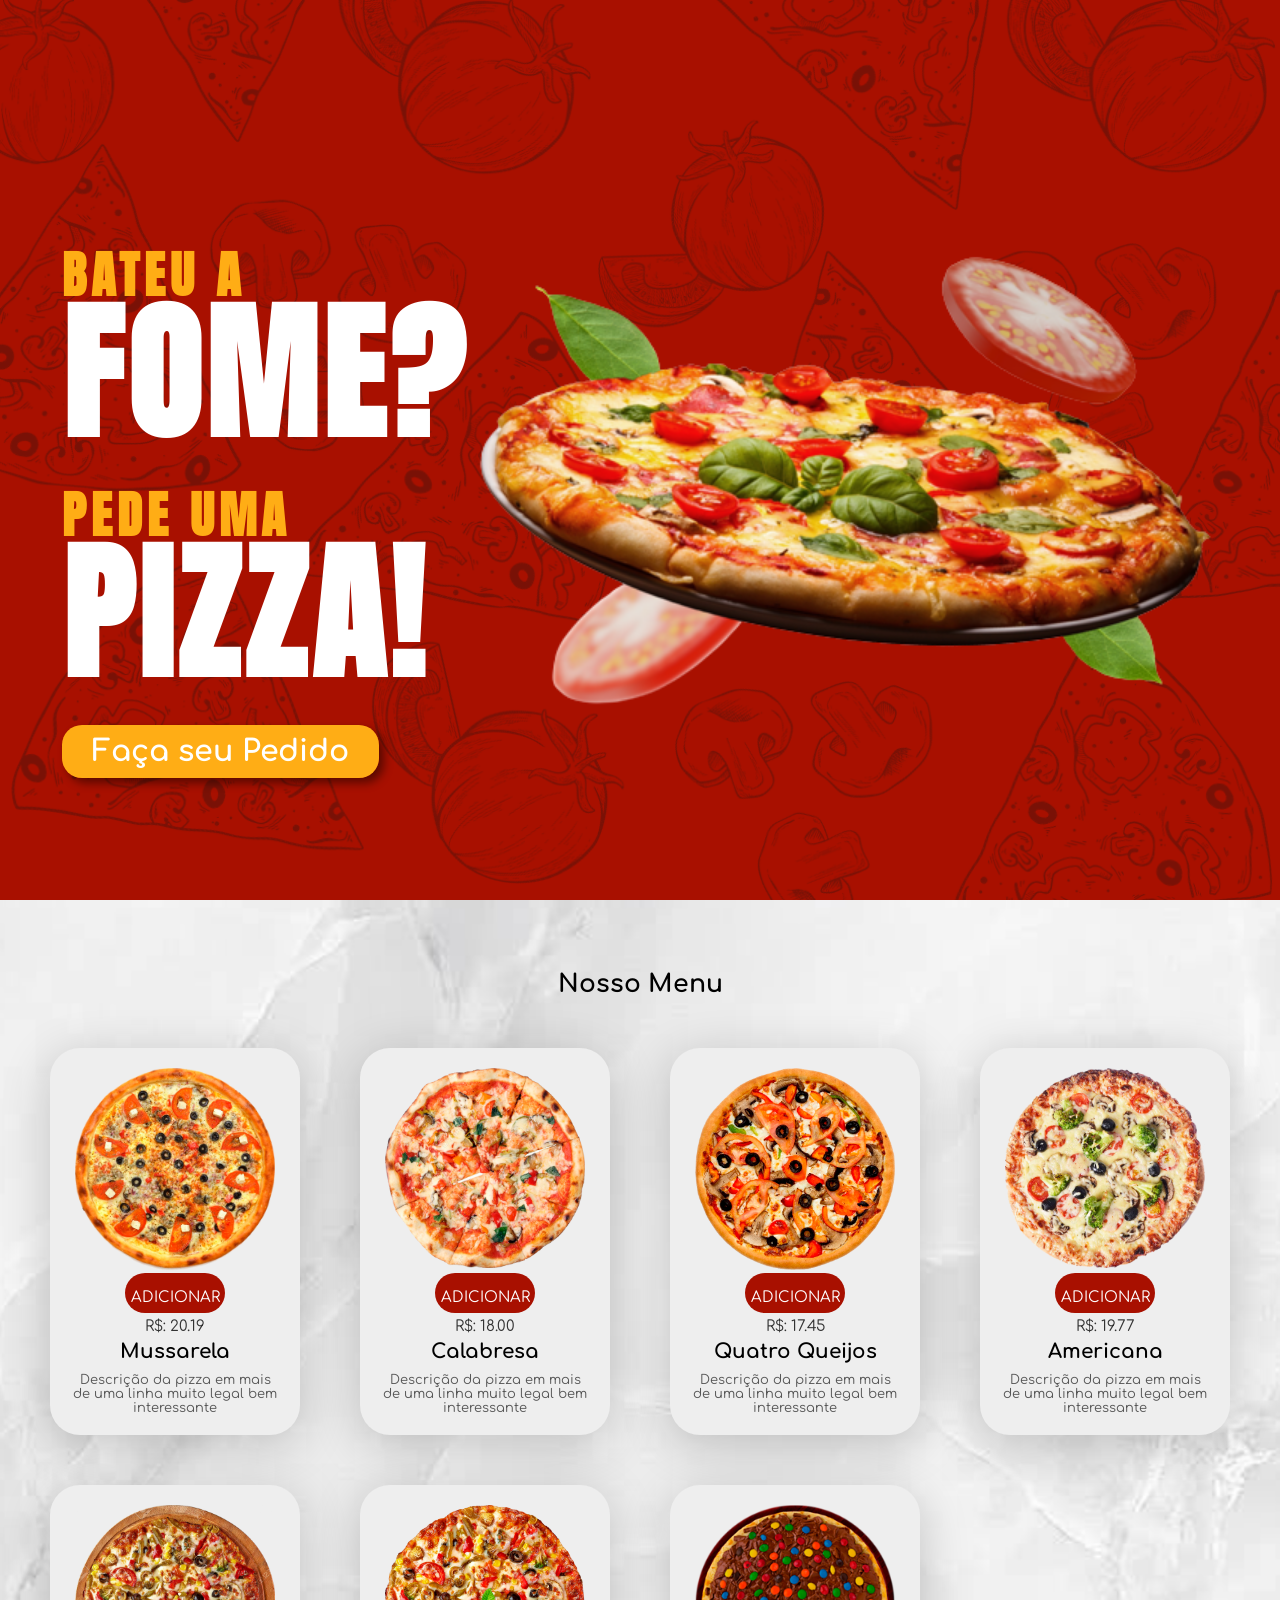
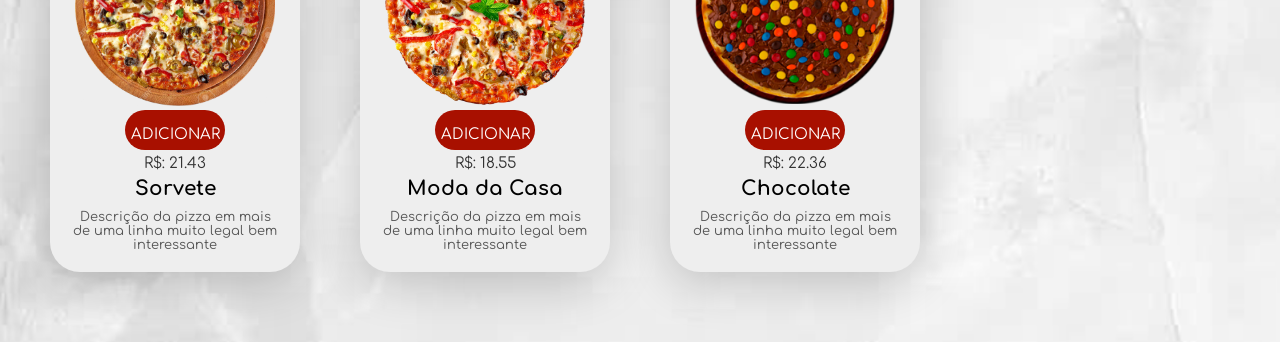
==== index.html @ e7769741 "first commit index" ====
<!DOCTYPE html>
<html lang="en">
<head>
    <meta charset="utf-8" />
    <meta name="viewport" content="width=device-width, initial-scale=1.0">
    <title>Delivery Pizzaria</title>
    <link rel="stylesheet" href="/css/style.css">
</head>
<body>
    <div class="models">
        <div class="pizza-item">
            <a href="">
                <div class="pizza-item--img"><img src="" /></div>
                <div class="pizza-item--add">ADICIONAR</div>
            </a>
            <div class="pizza-item--price">R$ --</div>
            <div class="pizza-item--name">--</div>
            <div class="pizza-item--desc">--</div>
        </div>
        <div class="cart--item">
            <img src="" />
            <div class="cart--item-nome">--</div>
            <div class="cart--item--qtarea">
                <button class="cart--item-qtmenos">-</button>
                <div class="cart--item--qt">1</div>
                <button class="cart--item-qtmais">+</button>
            </div>
        </div>   
    </div>
    <section class="banner">
        <div class="container1">
            <div class="left">
                <h1>BATEU A <span><br>FOME?</span><br>PEDE UMA <br><span>PIZZA!</span></h1>
                <div><a class="button" href="">Faça seu Pedido</a></div>
            </div>
            <div class="right">
                <img src="/css/imagem/pizza background.png" alt="Pizza">
            </div>
            
        </div>
    </section>
    <section class="banner2">
        <div class="container">
            <div class="titulo">Nosso Menu</div>
            <div class="pizza-area"></div>  
        </div>
            <nav>
            <div class="menu-openner"><span>0</span>🛒</div>
            </nav>
    <aside>
        <div class="cart--area">
            <div class="menu-closer">❌</div>
            <h1>Meu Carrinho</h1>
            <div class="cart"></div>
            <div class="cart--details">
                <div class="cart--totalitem subtotal">
                    <span>Subtotal</span>
                    <span>R$ --</span>
                </div>
                <div class="cart--totalitem desconto">
                    <span>Desconto (-10%)</span>
                    <span>R$ --</span>
                </div>
            <div class="cart--totalitem total big">
                    <span>Total</span>
                    <span>R$ --</span>
            </div>
            <div class="cart--finalizar">Finalizar Compra</div>
            </div>

        </div>
    </aside>  
    </section>
    
    <div class="modal">        
        <div class="detalhe">
            <div class="left">
                <div class="imagem"><img src="/css/imagem/pizza 1.png" alt="Pizza"></div>
            </div>
            <div class="right">
            <div class="descricao">
                <div class="titulo">Mussarela</div>
                <div class="desc">Descrição da pizza em mais de uma linha muito legal bem interessante</div>
            </div>
            <div class="infoPizza">Tamanho</div>
            <div class="pizzaInfo--sizes">
                <div data-key="0" class="pizzaInfo--size">PEQUENA <span>--</span></div>
                <div data-key="1" class="pizzaInfo--size">MÉDIO <span>--</span></div>
                <div data-key="2" class="pizzaInfo--size selected">GRANDE <span>--</span></div>
            </div>
            <div class="pizzaInfo--pricearea">
                <div class="pizzaInfo--sector">Preço</div>
                <div class="pizzaInfo--price">
                    <div class="pizzaInfo--actualPrice">R$ --</div>
                    <div class="pizzaInfo--qtarea">
                        <button class="pizzaInfo--qtmenos">-</button>
                        <div class="pizzaInfo--qt">1</div>
                        <button class="pizzaInfo--qtmais">+</button>
                    </div>
                </div>
            </div>
            <div class="button">
            <div class="pizzaInfo--addButton">Adicionar ao carrinho</div>
            <div class="pizzaInfo--cancelButton">Cancelar</div>
            </div>
        </div>
        </div>
    </div>
    <script src="/pizzas.js"></script>
    <script src="script.js"></script>
</body>
</html>
---- css/style.css ----
@import url('https://fonts.googleapis.com/css2?family=Comfortaa:wght@300;400;500;600;700&family=Inter:wght@300;700&family=Open+Sans:ital,wght@0,400;0,700;0,800;1,300;1,400;1,700&display=swap');
@import url('https://fonts.googleapis.com/css2?family=Alfa+Slab+One&family=Nunito+Sans:opsz,wght@6..12,400;6..12,700&display=swap');
@import url('https://fonts.googleapis.com/css2?family=Alfa+Slab+One&family=Anton&family=Nunito+Sans:opsz,wght@6..12,400;6..12,700&display=swap');
*{
    font-family: 'Comfortaa';
    margin: 0px;
    padding: 0px;
    box-sizing: border-box;
}
body{
    overflow-x: hidden;
}
nav {
    position: fixed;
    left:0;
    top:0;
    right:0;
    height:60px;
    background-color:#A81000;
    display:none;
    justify-content: flex-end;
    align-items: center;
}

.banner{
    background-image: url("/css/imagem/fundo.png");
    background-position: center;
    background-size: cover;
    height:100vh;
    display: flex;
    justify-content: center;
    align-items: center;
    width: 100wh;
}
.container1{
    width: 100%;
    max-width: 1200px;
    display: flex;
    justify-content: center;
    margin-top: 50px;
    flex-direction: row;
    align-items: center;
    padding: 50px;
}
.right{
    flex: 1;
}
.right img{
    width: 980px;
}
.container{
    width: 100%;
    max-width: 1600px;
    display: flex;
    justify-content: center;
    margin-top: 50px;
    flex-direction: column;
}

.left{
    flex: 1;
}
.left span{
    
    color: #fff;
    font-size: 150px;
    text-align: start;
    font-family: 'Anton', sans-serif;
    letter-spacing: 5px;

}
.left h1{
    color: #FFAD15;
    line-height: 99px;
    font-weight: bold;
    font-size: 50px;
    font-family: 'Anton', sans-serif;
    letter-spacing: 5px;
    margin-bottom: 30px;
    
    
}
.left .button{
    padding:10px 30px;
    color: #fff;
    background-color:#FFAD15;
    border: 0px;
    border-radius: 20px;
    font-size: 30px;
    text-decoration: none;
    font-weight: bold;
    box-shadow: 5px 5px 10px rgba(0, 0, 0, 0.473);
}
.left .button:hover{
    background-color:#f7b946;
}
.banner2{
    background-image: url("/css/imagem/delivery\ pizzaria\ \(1\).png");
    background-position: center;
    background-size: cover;
    width: 100wh;
    display: flex;
    justify-content: center;
    flex:1;
    padding:20px;
}
.banner2 .titulo{
    font-size: 25px;
    font-weight: bold;
    text-align: center;

}
.models {
    display:none;

}
.pizza-area {
    display:grid;
    grid-template-columns: repeat(4, 1fr);
    margin-top: 50px;
}
.pizza-item {
    text-align: center;
    max-width:250px;
    font-family:'Hepta Slab', Helvetica, Arial;
    margin:0 auto 50px auto;
    box-shadow:0px 10px 50px rgba(0, 0, 0, 0.2);
    border-radius: 30px;
    background-color:#EEE;
    padding: 20px;
}
.pizza-item a {
    display:flex;
    flex-direction: column;
    align-items:center;
    text-decoration: none;
}
.pizza-item--img {
    width:200px;
    height:200px;
    border-radius:100px;
}
.pizza-item--img img {
    width:100%;
    height:auto;
}
.pizza-item--add {
    width:100px;
    height:40px;
    line-height:50px;
    border-radius:20px;
    background-color:#A81000;
    text-align:center;
    color:#FFF;
    font-size:15px;
    cursor:pointer;
    margin-top:5px;
    transition:all ease .2s;
    padding-bottom:5px;
}
.pizza-item a:hover .pizza-item--add {
    background-color:#d43625;
}
.pizza-item--price {
    font-size:15px;
    color:#333;
    margin-top:5px;
}
.pizza-item--name {
    font-size:20px;
    font-weight: bold;
    color:#000;
    margin-top:5px;
}
.pizza-item--desc {
    font-size:13px;
    color:#555;
    margin-top:10px;
}
.modal{
    position:fixed;
    left:0;
    top:0;
    bottom:0;
    right:0;
    overflow-y:auto;
    transition: all ease .5s;
    display: none;
    justify-content: center;
    align-items: center;
}
.left .imagem{
    width: 500px;
    height: auto;
}
.left .imagem img{
    width: 100%;
    height: auto;
}
.detalhe{
    background-color:rgb(253, 252, 252);
    border-radius: 20px;
    width: 900px;
    display: flex;
    align-items:center;
    box-shadow:0px 0px 15px #333131;
    padding: 30px;
    
}
.modal .right{
    display: flex;
    flex-direction: column;
    align-items: center;
    margin-left: 10px;
}
.modal .titulo{
    text-align: center;
    text-transform: uppercase;
    font-weight: bolder;
    margin-bottom: 20px;
    font-size: 30px;
    color: #A81000;
}
.modal .desc{
    margin-bottom: 20px;

}
.modal .infoPizza{
    font-size: 25px;
    text-transform: uppercase;
    color: #A81000;
    margin-bottom: 20px;

}
.pizzaInfo--sizes{
    display: flex;
}
.pizzaInfo--pricearea{
    display:flex;
    align-items:center;
    flex-direction: column;
}
.pizzaInfo--price{
    display:flex;
    align-items:center;
    flex-direction: row;
}
.pizzaInfo--sector{
    margin-bottom: 20px;
    margin-top: 10px;
    font-size: 25px;
}
.pizzaInfo--actualPrice{
    font-size: 25px;
    margin-right: 15px;
}
.pizzaInfo--qt{
    font-size: 25px;
    padding: 10px 20px;
}
.pizzaInfo--qtmenos, 
.pizzaInfo--qtmais{
    border: 0px;
    padding: 10px 20px;
    border-radius: 15px;
    background-color:#A81000;
    color: #fff;
    font-size: 25px;
    cursor: pointer;
}
.pizzaInfo--qtmenos:hover, 
.pizzaInfo--qtmais:hover{
    background-color:#cc3120;
}
.pizzaInfo--qtarea{
    display:flex;
    align-items:center;
    flex-direction: row;
}
.pizzaInfo--sizes {
    display:inline-flex;
    border-radius:10px;
    overflow:hidden;
}
.pizzaInfo--size {
    padding:10px 15px;
    color:#000;
    background-color:#EEE;
    font-size:13px;
    font-weight: bold;
    cursor:pointer;
}
.pizzaInfo--size:hover {
    background-color:#CCC;
}
.pizzaInfo--size.selected {
    background-color:#A81000;
    color:#FFF;
}
.pizzaInfo--size.selected span {
    color:#D6D6D6;
}
.modal .button{
    display: flex;
    margin-top: 15px;
    align-items: center;
}
.pizzaInfo--addButton,
.pizzaInfo--cancelButton{
    background-color: #A81000;
    color: #fff;
    margin-right: 10px;
    padding: 10px 20px;
    border-radius: 20px;
    font-size: 14px;
    cursor:pointer;
    
}
.pizzaInfo--addButton:hover,
.pizzaInfo--cancelButton:hover{
    background-color: #db4736;
}

/* Botão de voltar do Mobile*/

.menu-openner {
    margin-right: 15px;
    font-size: 26px;
    background-color: #e90c0c;
    padding: 5px 20px;
    border-radius: 5px;
}
.menu-openner span {
    margin-right:10px;
}
.menu-closer {
    width:25px;
    height:25px;
    display:none;
    font-size: 25px;
    margin-bottom: 20px;
    padding-left: 220px;
}
aside {
    background-color:#fffbfb;
    box-shadow:0px 0px 15px #333131;
    width:0vw;
    font-family:'Hepta Slab', Helvetica, Arial;
    transition:all ease .2s;
    overflow-x:hidden;
    left: 100vw;
    display: flex;
    justify-content: center;
    height: 900px;
}
aside.show {
    width:30vw;
}
.cart--area {
    padding:20px;
    display: flex;
    flex-direction: column;
}
main {
    flex:1;
    padding:20px;
}
.cart {
    margin-bottom:20px;
}
.cart--item {
    display:flex;
    align-items:center;
    margin:10px 0;
}
.cart--item img {
    width:40px;
    height:40px;
    margin-right:20px;
}
.cart--item-nome {
    flex:1;
}
.cart--item--qtarea {
    display:inline-flex;
    background-color:#EEE;
    border-radius:10px;
    height:30px;
}
.cart--item--qtarea button {
    border:0;
    background-color:transparent;
    font-size:17px;
    outline:0;
    cursor:pointer;
    padding:0px 10px;
    color:#333;
}
.cart--item--qt {
    line-height: 30px;
    font-size: 12px;
    font-weight: bold;
    padding: 0px 5px;
    color:#000;
}
.cart--totalitem {
    padding:15px 0;
    border-top:1px solid #ee1717;
    color:#315970;
    display:flex;
    justify-content: space-between;
    font-size:15px;
}
.cart--totalitem span:first-child {
    font-weight: bold;
}
.cart--totalitem.big {
    font-size:20px;
    color:#000;
    font-weight: bold;
}
.cart--finalizar {
    padding:20px 30px;
    border-radius:20px;
    background-color:#A81000;
    box-shadow:0px 5px 10px #333131;
    color:#FFF;
    cursor:pointer;
    text-align:center;
    margin-top:20px;
    transition: all ease .2s;
}
.cart--finalizar:hover {
    background-color:#d34232;
}

/* Responsividade*/
@media (min-width:1026px) and (max-width:1420px) {
    .right img{
        width: 750px;
    }
}
@media (min-width:1025px) and (max-width:1200px) {
    .container1{
        width: 100%;
        max-width: 1000px;
        display: flex;
        justify-content: center;
        margin-top: 50px;
        flex-direction: row;
        align-items: center;
        margin: auto;
    }
    .left span{
        font-size: 100px;
    }
    .left h1{
        font-size: 45px;

    }
    .left .button{
        padding:10px 30px;
        font-size: 20px;
    }
    .right img{
        width: 700px;
    }
    .pizza-area {
        display:grid;
        grid-template-columns: repeat(2, 1fr);
    }
}
@media (min-width:769px) and (max-width:1024px) {
    .logo img{
        width: 150px;
        padding-top:0px;
      
    }
    .menu-closer {
        display:flex;
    }
    aside{
        display: none;
    }
    aside.show {
        width: 100vw;
    }
    nav{
        display: flex;
    }
    .right{
        flex: none;
    }
    .right img{
        display: none;
    }
    .left{
        display: flex;
        flex-direction: column;
        justify-content: center;
        margin-left: 70px;
        align-items: center;
    }
    .left h1{
        text-align: center;
    }
    .left .button{
        padding:10px 30px;
        font-size: 20px;
        text-align: center;
    }
    .pizza-area {
        display:grid;
        grid-template-columns: repeat(1, 1fr);
    }
    .detalhe{
        width: 500px;
        padding: 30px;
        flex-direction: column;
        align-items: center;
    }
    .left .imagem{
        width: 200px;
        height: auto;
        margin-bottom: 10px;
        margin-right: 50px;
    }
    .desc{
        width: 480px;
        text-align: center;
    }
}
@media (min-width:481px) and (max-width:768px) {
    .logo img{
        width: 150px;
        
    }
    .container1 {
        margin-top: 200px;
    }
    .menu-closer {
        display:flex;
    }
    aside{
        display: none;
    }
    aside.show {
        width: 100vw;
    }
    nav{
        display: flex;
    }
    .right{
        flex: none;
    }
    .right img{
        display: none;
    }
    .left{
        display: flex;
        flex-direction: column;
        justify-content: center;
        margin-left: 70px;
        align-items: center;
    }
    .left h1{
        text-align: center;
    }
    .left .button{
        padding:10px 30px;
        font-size: 20px;
        text-align: center;
    }
    .pizza-area {
        display:grid;
        grid-template-columns: repeat(1, 1fr);
    }
    .detalhe{
        width: 450px;
        padding: 30px;
        flex-direction: column;
        align-items: center;
    }
    .left .imagem{
        width: 200px;
        height: auto;
        margin-bottom: 10px;
        margin-right: 50px;
    }
    .desc{
        width: 400px;
        text-align: center;
    }
}
@media (min-width:320px) and (max-width:480px) {
    .logo img{
        width: 150px;
        padding-top:0px;
    }
    .menu-closer {
        display:flex;
    }
    aside{
        display: none;
        width: 100vw;
        margin-right: 20px;
        padding-right: 150px;
        padding-left: 150px;
    }
    aside.show {
        width: 100vw;
        left: 0vw;
        margin-right: 250px;
    }
    nav{
        display: flex;
    }
    .right{
        flex: none;
    }
    .right img{
        display: none;
    }
    .left{
        display: flex;
        flex-direction: column;
        justify-content: center;
        margin-left: 40px;
        align-items: center;
    }
    .left h1{
        text-align: center;
        font-size: 50px;
        margin-right: 30px;
    }
    .left span{
        font-size: 100px;
        text-align: center;
    }
    .left .button{
        padding:10px 30px;
        font-size: 20px;
        text-align: center;
    }
    .pizza-area {
        display:grid;
        grid-template-columns: repeat(1, 1fr);
    }
    .detalhe{
        width: 300px;
        padding: 30px;
        flex-direction: column;
        align-items: center;
    }
    .left .imagem{
        width: 200px;
        height: auto;
        margin-bottom: 10px;
        margin-right: 50px;
    }
    .desc{
        width: 250px;
        text-align: center;
    }
}
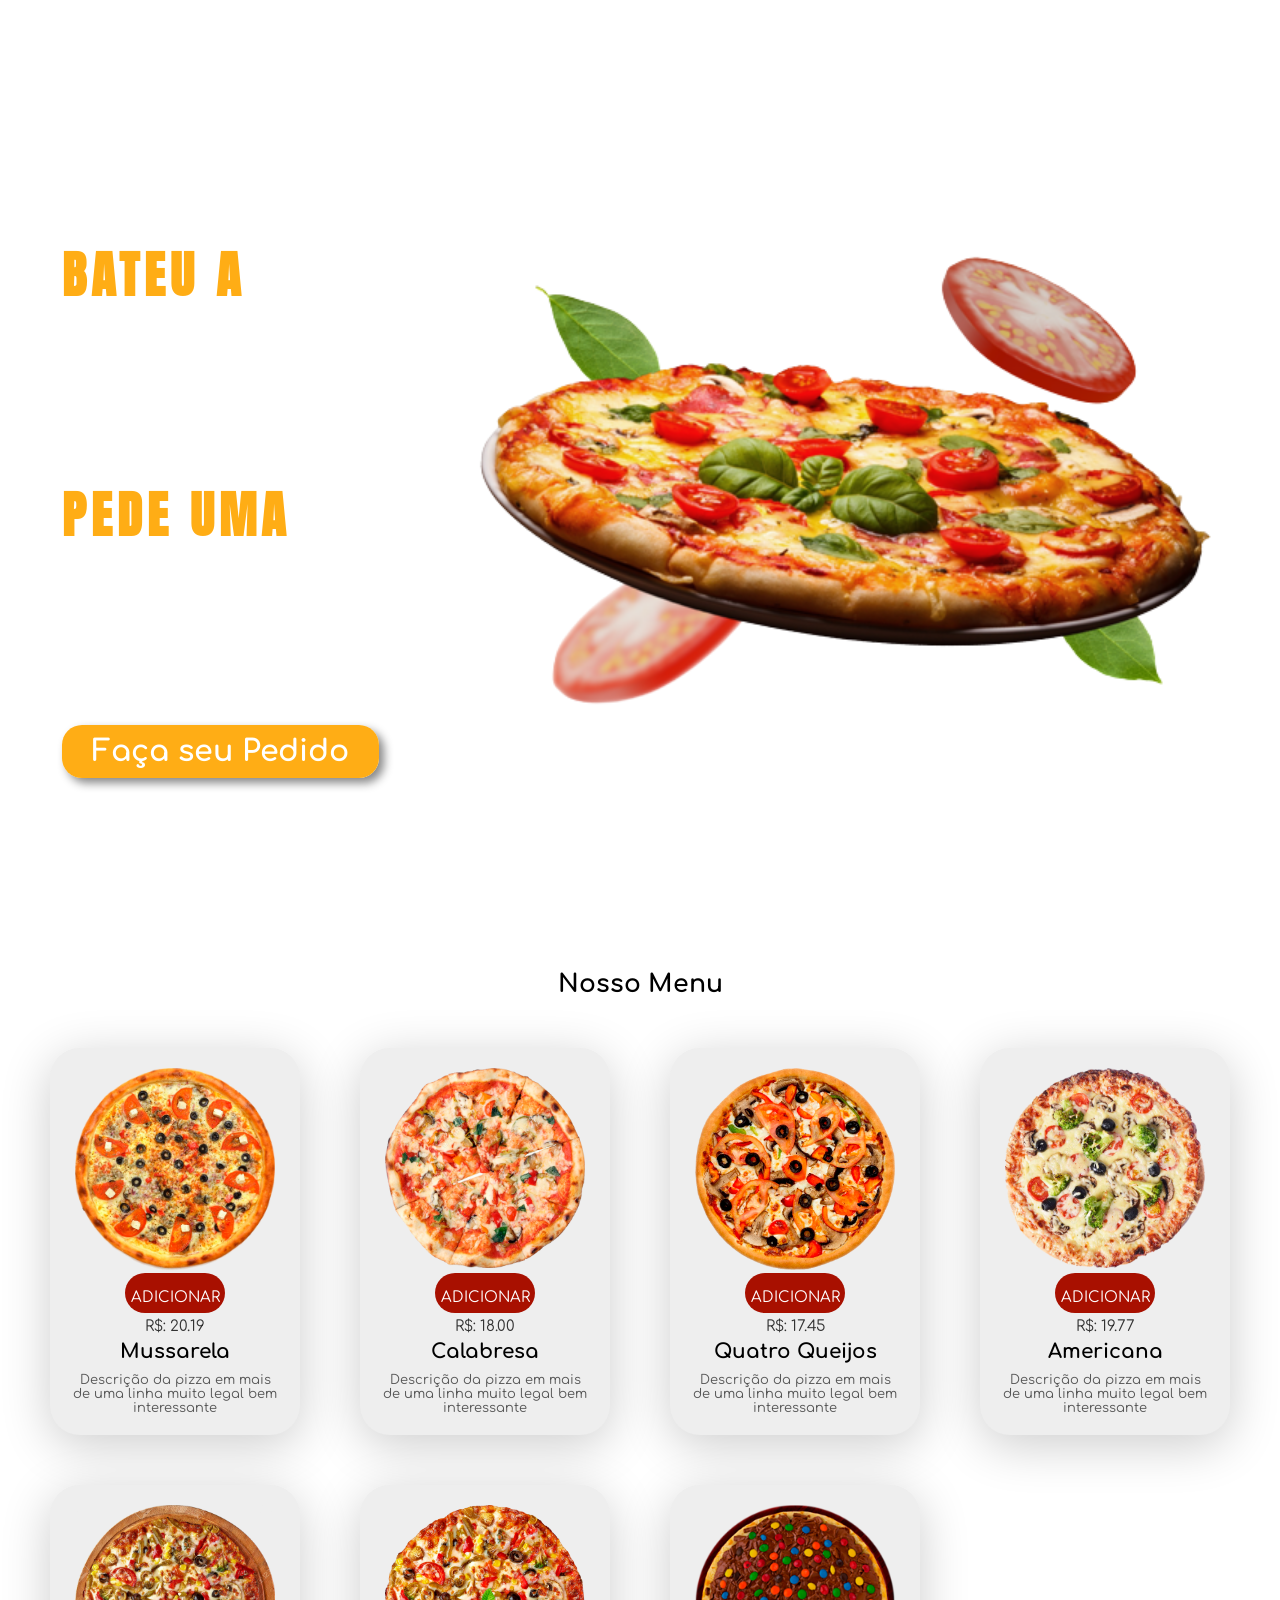
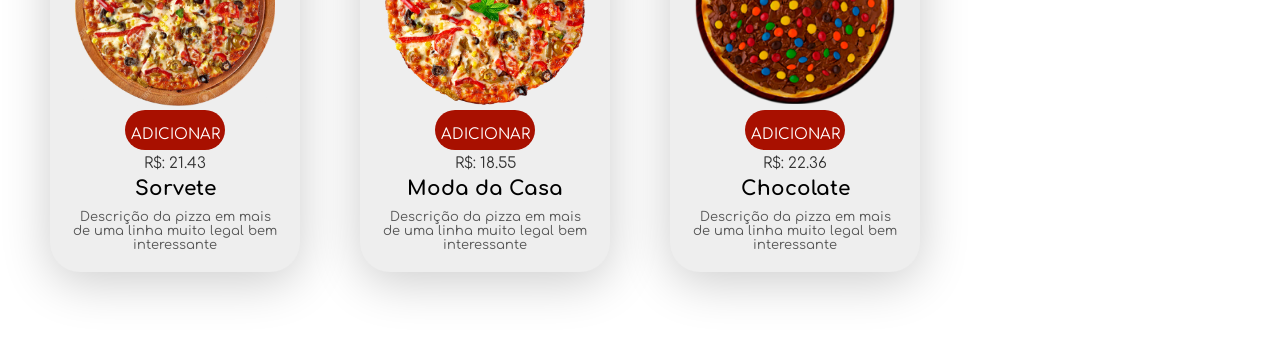
==== commit 9650ba55: "Update index.html" ====
--- a/index.html
+++ b/index.html
@@ -1,10 +1,10 @@
 <!DOCTYPE html>
-<html lang="en">
+<html lang="pt_br">
 <head>
     <meta charset="utf-8" />
     <meta name="viewport" content="width=device-width, initial-scale=1.0">
     <title>Delivery Pizzaria</title>
-    <link rel="stylesheet" href="/css/style.css">
+    <link rel="stylesheet" href="./css/style.css">
 </head>
 <body>
     <div class="models">
@@ -34,7 +34,7 @@
                 <div><a class="button" href="">Faça seu Pedido</a></div>
             </div>
             <div class="right">
-                <img src="/css/imagem/pizza background.png" alt="Pizza">
+                <img src="./css/imagem/pizza background.png" alt="Pizza">
             </div>
             
         </div>
@@ -75,7 +75,7 @@
     <div class="modal">        
         <div class="detalhe">
             <div class="left">
-                <div class="imagem"><img src="/css/imagem/pizza 1.png" alt="Pizza"></div>
+                <div class="imagem"><img src="./css/imagem/pizza 1.png" alt="Pizza"></div>
             </div>
             <div class="right">
             <div class="descricao">
@@ -106,7 +106,7 @@
         </div>
         </div>
     </div>
-    <script src="/pizzas.js"></script>
-    <script src="script.js"></script>
+    <script src="./pizzas.js"></script>
+    <script src="./script.js"></script>
 </body>
-</html>+</html>
--- a/css/style.css
+++ b/css/style.css
@@ -24,7 +24,7 @@
 }
 
 .banner{
-    background-image: url("/css/imagem/fundo.png");
+    background-image: url("./css/imagem/fundo.png");
     background-position: center;
     background-size: cover;
     height:100vh;
@@ -96,7 +96,7 @@
     background-color:#f7b946;
 }
 .banner2{
-    background-image: url("/css/imagem/delivery\ pizzaria\ \(1\).png");
+    background-image: url("./css/imagem/delivery\ pizzaria\ \(1\).png");
     background-position: center;
     background-size: cover;
     width: 100wh;
@@ -663,4 +663,4 @@
         width: 250px;
         text-align: center;
     }
-}+}
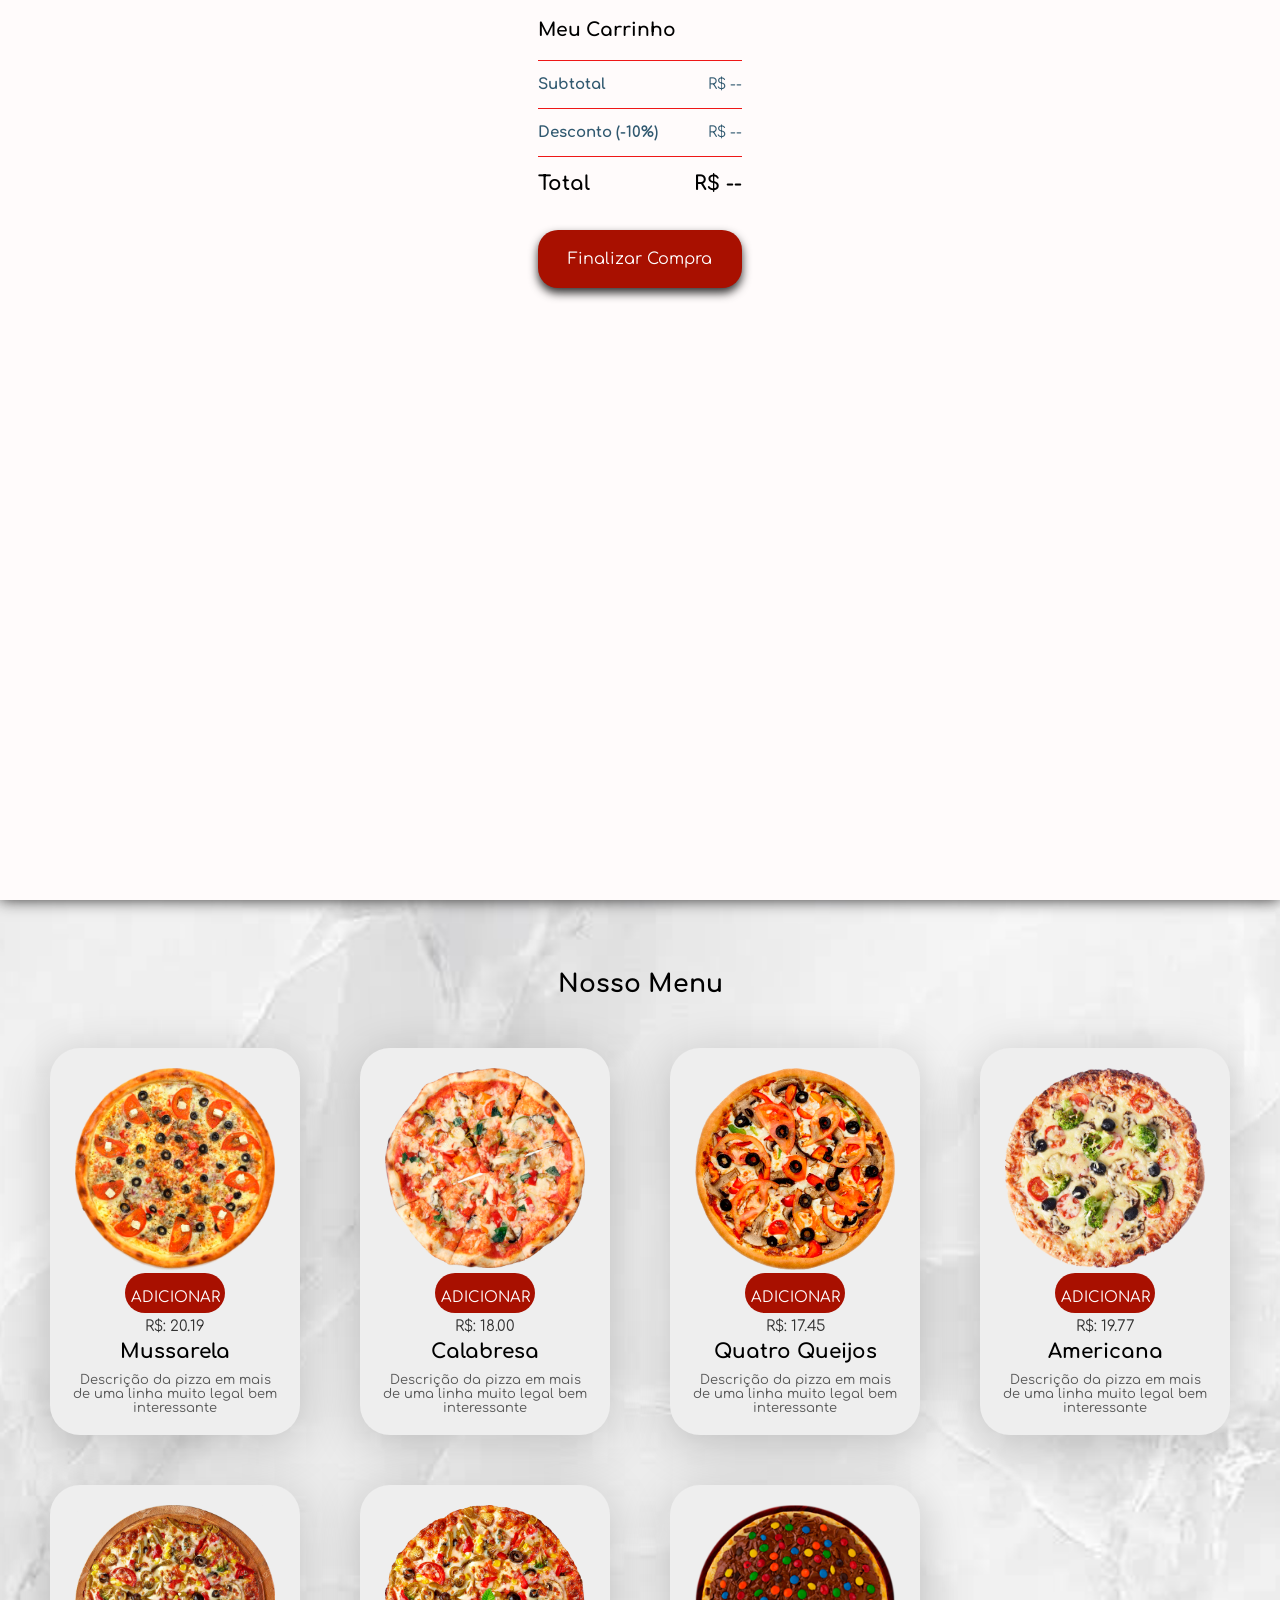
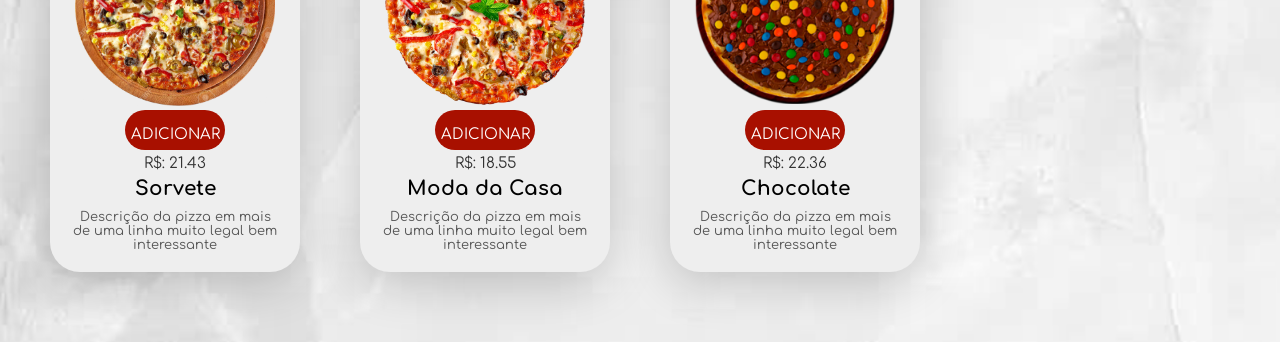
==== commit e5f629a1: "Update index.html" ====
--- a/index.html
+++ b/index.html
@@ -1,5 +1,5 @@
 <!DOCTYPE html>
-<html lang="pt_br">
+<html lang="pt-BR">
 <head>
     <meta charset="utf-8" />
     <meta name="viewport" content="width=device-width, initial-scale=1.0">
--- a/css/style.css
+++ b/css/style.css
@@ -24,7 +24,7 @@
 }
 
 .banner{
-    background-image: url("./css/imagem/fundo.png");
+    background-image: url("../css/imagem/fundo.png");
     background-position: center;
     background-size: cover;
     height:100vh;
@@ -96,7 +96,7 @@
     background-color:#f7b946;
 }
 .banner2{
-    background-image: url("./css/imagem/delivery\ pizzaria\ \(1\).png");
+    background-image: url("../css/imagem/delivery pizzaria (1).png");
     background-position: center;
     background-size: cover;
     width: 100wh;
@@ -345,14 +345,16 @@
 aside {
     background-color:#fffbfb;
     box-shadow:0px 0px 15px #333131;
-    width:0vw;
     font-family:'Hepta Slab', Helvetica, Arial;
     transition:all ease .2s;
-    overflow-x:hidden;
-    left: 100vw;
     display: flex;
     justify-content: center;
     height: 900px;
+    position:fixed;
+    left:0;
+    top:0;
+    bottom:0;
+    right:0;
 }
 aside.show {
     width:30vw;
